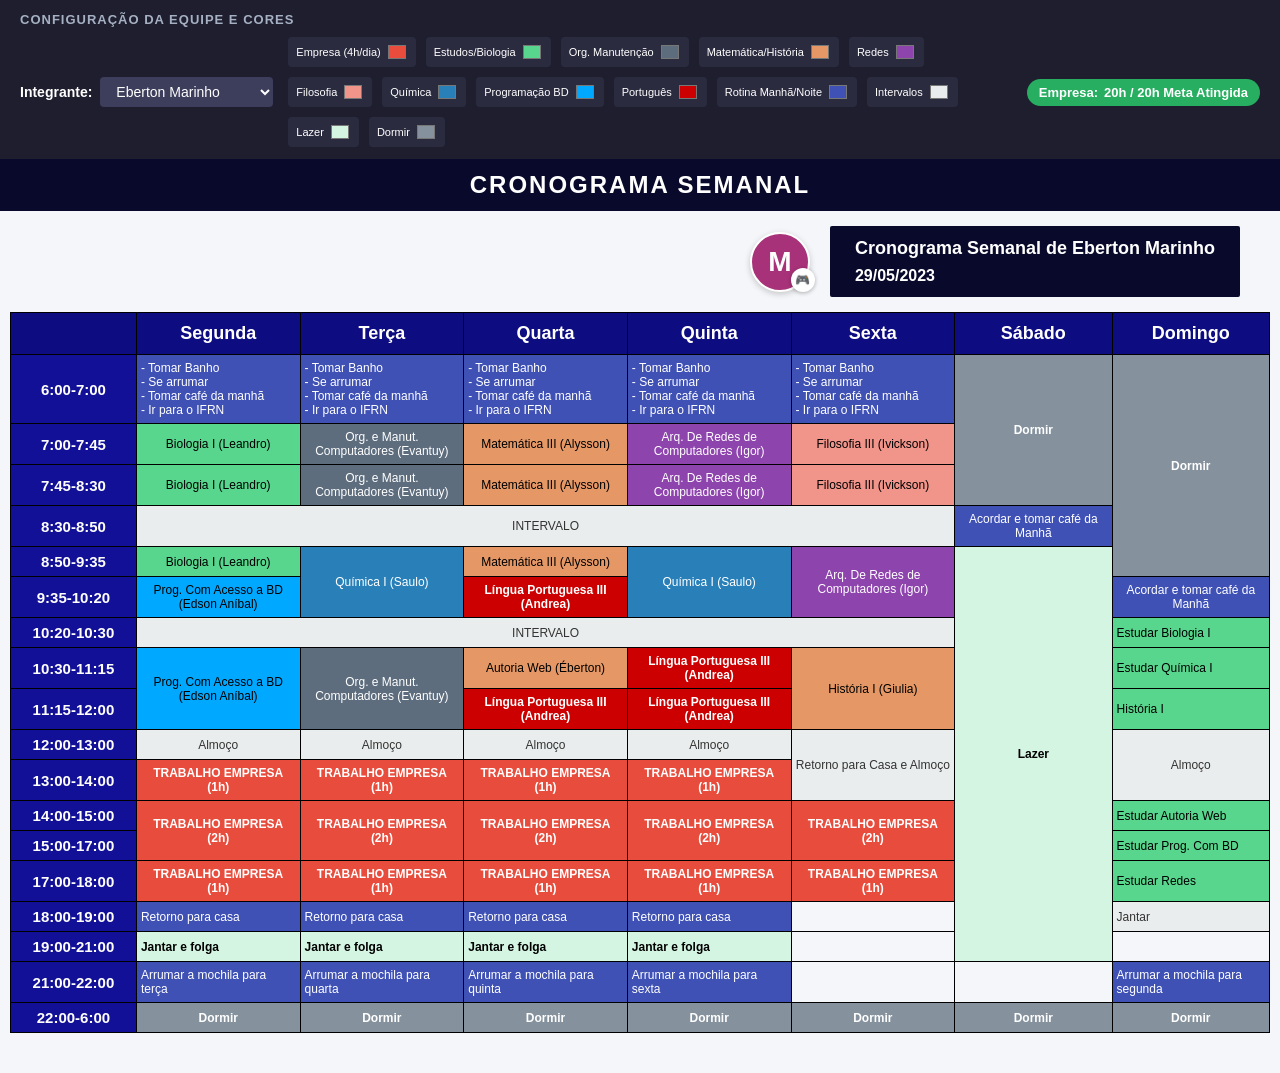
==== index.html @ 27580fd3 "Create index.html" ====
<!DOCTYPE html>
<html lang="pt-BR">
<head>
  <meta charset="UTF-8">
  <meta name="viewport" content="width=device-width, initial-scale=1.0">
  <title>Cronograma Semanal</title>
  <link rel="stylesheet" href="style.css">
</head>
<body>

  <!-- BANNER / PAINEL DE CONTROLE DA EQUIPE -->
  <div class="team-bar">
    <div class="team-bar-title">CONFIGURAÇÃO DA EQUIPE E CORES</div>
    
    <div class="team-controls">
      <div class="control-group">
        <label for="memberSelect">Integrante:</label>
        <select id="memberSelect" onchange="changeMember()">
          <option value="eberton">Eberton Marinho</option>
          <option value="ana">Ana Silva (Empresa)</option>
          <option value="carlos">Carlos Eduardo</option>
        </select>
      </div>

      <div class="colors-wrapper" id="colorPickersContainer">
        <!-- Os seletores de cor serão gerados dinamicamente pelo JS -->
      </div>

      <div class="work-badge">
        <span>Empresa:</span>
        <strong id="workHoursCounter">20h / 20h Meta Atingida</strong>
      </div>
    </div>
  </div>

  <!-- CABEÇALHO DO CRONOGRAMA -->
  <div class="header-banner">
    CRONOGRAMA SEMANAL
  </div>

  <div class="user-header">
    <div class="user-avatar-container">
      <div class="avatar-circle">M</div>
      <div class="avatar-icon">🎮</div>
    </div>

    <div class="user-info-box">
      <h2 id="userNameTitle">Cronograma Semanal de Eberton Marinho</h2>
      <p id="userDateText">29/05/2023</p>
    </div>
  </div>

  <!-- TABELA DO CRONOGRAMA -->
  <div class="table-container">
    <table class="schedule-table" id="scheduleTable">
      <thead>
        <tr>
          <th style="width: 10%;"></th>
          <th style="width: 13%;">Segunda</th>
          <th style="width: 13%;">Terça</th>
          <th style="width: 13%;">Quarta</th>
          <th style="width: 13%;">Quinta</th>
          <th style="width: 13%;">Sexta</th>
          <th style="width: 12.5%;">Sábado</th>
          <th style="width: 12.5%;">Domingo</th>
        </tr>
      </thead>
      <tbody>
        <!-- 6:00 - 7:00 -->
        <tr>
          <td class="time-col">6:00-7:00</td>
          <td class="cat-rotina">- Tomar Banho<br>- Se arrumar<br>- Tomar café da manhã<br>- Ir para o IFRN</td>
          <td class="cat-rotina">- Tomar Banho<br>- Se arrumar<br>- Tomar café da manhã<br>- Ir para o IFRN</td>
          <td class="cat-rotina">- Tomar Banho<br>- Se arrumar<br>- Tomar café da manhã<br>- Ir para o IFRN</td>
          <td class="cat-rotina">- Tomar Banho<br>- Se arrumar<br>- Tomar café da manhã<br>- Ir para o IFRN</td>
          <td class="cat-rotina">- Tomar Banho<br>- Se arrumar<br>- Tomar café da manhã<br>- Ir para o IFRN</td>
          <td rowspan="3" class="cat-dormir center-text">Dormir</td>
          <td rowspan="5" class="cat-dormir center-text">Dormir</td>
        </tr>

        <!-- 7:00 - 7:45 -->
        <tr>
          <td class="time-col">7:00-7:45</td>
          <td class="cat-estudos center-text">Biologia I (Leandro)</td>
          <td class="cat-materia1 center-text">Org. e Manut. Computadores (Evantuy)</td>
          <td class="cat-materia2 center-text">Matemática III (Alysson)</td>
          <td class="cat-materia3 center-text">Arq. De Redes de Computadores (Igor)</td>
          <td class="cat-materia4 center-text">Filosofia III (Ivickson)</td>
        </tr>

        <!-- 7:45 - 8:30 -->
        <tr>
          <td class="time-col">7:45-8:30</td>
          <td class="cat-estudos center-text">Biologia I (Leandro)</td>
          <td class="cat-materia1 center-text">Org. e Manut. Computadores (Evantuy)</td>
          <td class="cat-materia2 center-text">Matemática III (Alysson)</td>
          <td class="cat-materia3 center-text">Arq. De Redes de Computadores (Igor)</td>
          <td class="cat-materia4 center-text">Filosofia III (Ivickson)</td>
        </tr>

        <!-- 8:30 - 8:50 -->
        <tr>
          <td class="time-col">8:30-8:50</td>
          <td colspan="5" class="cat-intervalo center-text">INTERVALO</td>
          <td class="cat-rotina center-text">Acordar e tomar café da Manhã</td>
        </tr>

        <!-- 8:50 - 9:35 -->
        <tr>
          <td class="time-col">8:50-9:35</td>
          <td class="cat-estudos center-text">Biologia I (Leandro)</td>
          <td class="cat-materia5 center-text" rowspan="2">Química I (Saulo)</td>
          <td class="cat-materia2 center-text">Matemática III (Alysson)</td>
          <td class="cat-materia5 center-text" rowspan="2">Química I (Saulo)</td>
          <td class="cat-materia3 center-text" rowspan="2">Arq. De Redes de Computadores (Igor)</td>
          <td rowspan="12" class="cat-lazer center-text">Lazer</td>
        </tr>

        <!-- 9:35 - 10:20 -->
        <tr>
          <td class="time-col">9:35-10:20</td>
          <td class="cat-materia6 center-text">Prog. Com Acesso a BD (Edson Aníbal)</td>
          <td class="cat-materia7 center-text">Língua Portuguesa III (Andrea)</td>
          <td class="cat-rotina center-text">Acordar e tomar café da Manhã</td>
        </tr>

        <!-- 10:20 - 10:30 -->
        <tr>
          <td class="time-col">10:20-10:30</td>
          <td colspan="5" class="cat-intervalo center-text">INTERVALO</td>
          <td class="cat-estudos">Estudar Biologia I</td>
        </tr>

        <!-- 10:30 - 11:15 -->
        <tr>
          <td class="time-col">10:30-11:15</td>
          <td class="cat-materia6 center-text" rowspan="2">Prog. Com Acesso a BD (Edson Aníbal)</td>
          <td class="cat-materia1 center-text" rowspan="2">Org. e Manut. Computadores (Evantuy)</td>
          <td class="cat-materia2 center-text">Autoria Web (Éberton)</td>
          <td class="cat-materia7 center-text">Língua Portuguesa III (Andrea)</td>
          <td class="cat-materia2 center-text" rowspan="2">História I (Giulia)</td>
          <td class="cat-estudos">Estudar Química I</td>
        </tr>

        <!-- 11:15 - 12:00 -->
        <tr>
          <td class="time-col">11:15-12:00</td>
          <td class="cat-materia7 center-text">Língua Portuguesa III (Andrea)</td>
          <td class="cat-materia7 center-text">Língua Portuguesa III (Andrea)</td>
          <td class="cat-estudos">História I</td>
        </tr>

        <!-- 12:00 - 13:00 -->
        <tr>
          <td class="time-col">12:00-13:00</td>
          <td class="cat-intervalo center-text">Almoço</td>
          <td class="cat-intervalo center-text">Almoço</td>
          <td class="cat-intervalo center-text">Almoço</td>
          <td class="cat-intervalo center-text">Almoço</td>
          <td class="cat-intervalo center-text" rowspan="2">Retorno para Casa e Almoço</td>
          <td class="cat-intervalo center-text" rowspan="2">Almoço</td>
        </tr>

        <!-- 13:00 - 14:00 -->
        <tr>
          <td class="time-col">13:00-14:00</td>
          <td class="cat-trabalho center-text">TRABALHO EMPRESA (1h)</td>
          <td class="cat-trabalho center-text">TRABALHO EMPRESA (1h)</td>
          <td class="cat-trabalho center-text">TRABALHO EMPRESA (1h)</td>
          <td class="cat-trabalho center-text">TRABALHO EMPRESA (1h)</td>
        </tr>

        <!-- 14:00 - 15:00 -->
        <tr>
          <td class="time-col">14:00-15:00</td>
          <td class="cat-trabalho center-text" rowspan="2">TRABALHO EMPRESA (2h)</td>
          <td class="cat-trabalho center-text" rowspan="2">TRABALHO EMPRESA (2h)</td>
          <td class="cat-trabalho center-text" rowspan="2">TRABALHO EMPRESA (2h)</td>
          <td class="cat-trabalho center-text" rowspan="2">TRABALHO EMPRESA (2h)</td>
          <td class="cat-trabalho center-text" rowspan="2">TRABALHO EMPRESA (2h)</td>
          <td class="cat-estudos">Estudar Autoria Web</td>
        </tr>

        <!-- 15:00 - 17:00 -->
        <tr>
          <td class="time-col">15:00-17:00</td>
          <td class="cat-estudos">Estudar Prog. Com BD</td>
        </tr>

        <!-- 17:00 - 18:00 -->
        <tr>
          <td class="time-col">17:00-18:00</td>
          <td class="cat-trabalho center-text">TRABALHO EMPRESA (1h)</td>
          <td class="cat-trabalho center-text">TRABALHO EMPRESA (1h)</td>
          <td class="cat-trabalho center-text">TRABALHO EMPRESA (1h)</td>
          <td class="cat-trabalho center-text">TRABALHO EMPRESA (1h)</td>
          <td class="cat-trabalho center-text">TRABALHO EMPRESA (1h)</td>
          <td class="cat-estudos">Estudar Redes</td>
        </tr>

        <!-- 18:00 - 19:00 -->
        <tr>
          <td class="time-col">18:00-19:00</td>
          <td class="cat-rotina">Retorno para casa</td>
          <td class="cat-rotina">Retorno para casa</td>
          <td class="cat-rotina">Retorno para casa</td>
          <td class="cat-rotina">Retorno para casa</td>
          <td></td>
          <td class="cat-intervalo">Jantar</td>
        </tr>

        <!-- 19:00 - 21:00 -->
        <tr>
          <td class="time-col">19:00-21:00</td>
          <td class="cat-lazer">Jantar e folga</td>
          <td class="cat-lazer">Jantar e folga</td>
          <td class="cat-lazer">Jantar e folga</td>
          <td class="cat-lazer">Jantar e folga</td>
          <td></td>
          <td></td>
        </tr>

        <!-- 21:00 - 22:00 -->
        <tr>
          <td class="time-col">21:00-22:00</td>
          <td class="cat-rotina">Arrumar a mochila para terça</td>
          <td class="cat-rotina">Arrumar a mochila para quarta</td>
          <td class="cat-rotina">Arrumar a mochila para quinta</td>
          <td class="cat-rotina">Arrumar a mochila para sexta</td>
          <td></td>
          <td></td>
          <td class="cat-rotina">Arrumar a mochila para segunda</td>
        </tr>

        <!-- 22:00 - 6:00 -->
        <tr>
          <td class="time-col">22:00-6:00</td>
          <td class="cat-dormir center-text">Dormir</td>
          <td class="cat-dormir center-text">Dormir</td>
          <td class="cat-dormir center-text">Dormir</td>
          <td class="cat-dormir center-text">Dormir</td>
          <td class="cat-dormir center-text">Dormir</td>
          <td class="cat-dormir center-text">Dormir</td>
          <td class="cat-dormir center-text">Dormir</td>
        </tr>
      </tbody>
    </table>
  </div>

  <script>
    // Estrutura de dados dos integrantes e suas cores por categoria
    const membersData = {
      eberton: {
        name: "Cronograma Semanal de Eberton Marinho",
        date: "29/05/2023",
        avatarLetter: "M",
        avatarIcon: "🎮",
        colors: {
          trabalho: "#e74c3c",   // Vermelho (Trabalho Empresa - 20h)
          estudos: "#58d68d",    // Verde Biologia/Estudos
          materia1: "#5d6d7e",   // Org. e Manut.
          materia2: "#e59866",   // Matemática / Autoria Web / História
          materia3: "#8e44ad",   // Arq. Redes
          materia4: "#f1948a",   // Filosofia
          materia5: "#2980b9",   // Química
          materia6: "#00a8ff",   // Prog. BD
          materia7: "#cc0000",   // Português
          rotina: "#3f51b5",     // Rotina Manhã (Azul)
          intervalo: "#eaeded",  // Intervalos / Almoço
          lazer: "#d5f5e3",      // Lazer Sábado
          dormir: "#85929e"      // Dormir
        }
      },
      ana: {
        name: "Cronograma Semanal de Ana Silva",
        date: "01/06/2023",
        avatarLetter: "A",
        avatarIcon: "💼",
        colors: {
          trabalho: "#ff6b6b",
          estudos: "#4ecdc4",
          materia1: "#45b7d1",
          materia2: "#f7d794",
          materia3: "#778beb",
          materia4: "#cf6a87",
          materia5: "#63cdda",
          materia6: "#786fa6",
          materia7: "#e77f67",
          rotina: "#546de5",
          intervalo: "#f8a5c2",
          lazer: "#63cdda",
          dormir: "#574b90"
        }
      },
      carlos: {
        name: "Cronograma Semanal de Carlos Eduardo",
        date: "05/06/2023",
        avatarLetter: "C",
        avatarIcon: "💻",
        colors: {
          trabalho: "#d35400",
          estudos: "#27ae60",
          materia1: "#7f8c8d",
          materia2: "#f39c12",
          materia3: "#16a085",
          materia4: "#c0392b",
          materia5: "#2980b9",
          materia6: "#8e44ad",
          materia7: "#b71540",
          rotina: "#1e3799",
          intervalo: "#f6b93b",
          lazer: "#78e08f",
          dormir: "#4a69bd"
        }
      }
    };

    const categoryLabels = {
      trabalho: "Empresa (4h/dia)",
      estudos: "Estudos/Biologia",
      materia1: "Org. Manutenção",
      materia2: "Matemática/História",
      materia3: "Redes",
      materia4: "Filosofia",
      materia5: "Química",
      materia6: "Programação BD",
      materia7: "Português",
      rotina: "Rotina Manhã/Noite",
      intervalo: "Intervalos",
      lazer: "Lazer",
      dormir: "Dormir"
    };

    let currentMemberKey = "eberton";

    function updateColorsCSS() {
      const colors = membersData[currentMemberKey].colors;
      for (const [cat, color] of Object.entries(colors)) {
        document.documentElement.style.setProperty(`--bg-${cat}`, color);
      }
    }

    function renderColorPickers() {
      const container = document.getElementById("colorPickersContainer");
      container.innerHTML = "";
      const colors = membersData[currentMemberKey].colors;

      for (const [cat, color] of Object.entries(colors)) {
        const item = document.createElement("div");
        item.className = "color-picker-item";

        const label = document.createElement("label");
        label.textContent = categoryLabels[cat] || cat;

        const input = document.createElement("input");
        input.type = "color";
        input.value = color;
        input.oninput = (e) => {
          membersData[currentMemberKey].colors[cat] = e.target.value;
          updateColorsCSS();
        };

        item.appendChild(label);
        item.appendChild(input);
        container.appendChild(item);
      }
    }

    function changeMember() {
      const select = document.getElementById("memberSelect");
      currentMemberKey = select.value;
      const member = membersData[currentMemberKey];

      document.getElementById("userNameTitle").textContent = member.name;
      document.getElementById("userDateText").textContent = member.date;
      document.querySelector(".avatar-circle").textContent = member.avatarLetter;
      document.querySelector(".avatar-icon").textContent = member.avatarIcon;

      updateColorsCSS();
      renderColorPickers();
    }

    // Inicialização
    updateColorsCSS();
    renderColorPickers();
  </script>

</body>
</html>
---- style.css ----
:root {
  /* Cores padrão das atividades (modificáveis via JavaScript) */
  --bg-trabalho: #e74c3c;
  --bg-estudos: #58d68d;
  --bg-materia1: #5d6d7e;
  --bg-materia2: #e59866;
  --bg-materia3: #8e44ad;
  --bg-materia4: #f1948a;
  --bg-materia5: #2980b9;
  --bg-materia6: #00a8ff;
  --bg-materia7: #cc0000;
  --bg-rotina: #3f51b5;
  --bg-intervalo: #eaeded;
  --bg-lazer: #d5f5e3;
  --bg-dormir: #85929e;

  /* Cores Fixas da Estrutura */
  --header-blue: #090a2b;
  --th-blue: #0d0c80;
  --time-col-blue: #111096;
}

* {
  box-sizing: border-box;
  margin: 0;
  padding: 0;
  font-family: Arial, Helvetica, sans-serif;
}

body {
  background-color: #f4f6f9;
  color: #333;
  padding-bottom: 40px;
}

/* BANNER DE CONTROLE DE CORES E INTEGRANTES */
.team-bar {
  background-color: #1e1e2f;
  color: #fff;
  padding: 12px 20px;
  display: flex;
  flex-direction: column;
  gap: 10px;
  box-shadow: 0 2px 8px rgba(0,0,0,0.2);
}

.team-bar-title {
  font-size: 13px;
  font-weight: bold;
  letter-spacing: 1px;
  color: #a5b1c2;
  text-transform: uppercase;
}

.team-controls {
  display: flex;
  flex-wrap: wrap;
  align-items: center;
  gap: 15px;
}

.control-group {
  display: flex;
  align-items: center;
  gap: 8px;
}

.control-group label {
  font-size: 14px;
  font-weight: bold;
}

.control-group select {
  padding: 6px 12px;
  border-radius: 4px;
  border: none;
  font-size: 14px;
  background-color: #3d3d5c;
  color: #fff;
  cursor: pointer;
}

.colors-wrapper {
  display: flex;
  flex-wrap: wrap;
  gap: 10px;
  flex: 1;
}

.color-picker-item {
  display: flex;
  align-items: center;
  gap: 5px;
  background: #2b2b40;
  padding: 4px 8px;
  border-radius: 4px;
  font-size: 11px;
}

.color-picker-item input[type="color"] {
  border: none;
  width: 22px;
  height: 22px;
  border-radius: 3px;
  cursor: pointer;
  background: transparent;
}

.work-badge {
  background: #27ae60;
  color: white;
  padding: 6px 12px;
  border-radius: 20px;
  font-size: 13px;
  display: flex;
  align-items: center;
  gap: 6px;
  font-weight: bold;
}

/* HEADER MODELO ORIGINAL */
.header-banner {
  background-color: var(--header-blue);
  color: white;
  text-align: center;
  padding: 12px;
  font-size: 24px;
  font-weight: bold;
  letter-spacing: 2px;
}

.user-header {
  display: flex;
  justify-content: flex-end;
  align-items: center;
  padding: 15px 40px;
  gap: 20px;
  position: relative;
}

.user-avatar-container {
  position: relative;
  width: 60px;
  height: 60px;
}

.avatar-circle {
  width: 100%;
  height: 100%;
  background-color: #a83279;
  border-radius: 50%;
  display: flex;
  align-items: center;
  justify-content: center;
  color: white;
  font-size: 28px;
  font-weight: bold;
  border: 2px solid #fff;
  box-shadow: 0 2px 6px rgba(0,0,0,0.2);
}

.avatar-icon {
  position: absolute;
  bottom: 0;
  right: -5px;
  background: #fff;
  border-radius: 50%;
  width: 24px;
  height: 24px;
  display: flex;
  align-items: center;
  justify-content: center;
  font-size: 12px;
  box-shadow: 0 1px 4px rgba(0,0,0,0.3);
}

.user-info-box {
  background-color: var(--header-blue);
  color: white;
  padding: 12px 25px;
  min-width: 380px;
  border-radius: 2px;
}

.user-info-box h2 {
  font-size: 18px;
  font-weight: bold;
  margin-bottom: 8px;
}

.user-info-box p {
  font-size: 16px;
  font-weight: bold;
}

/* TABELA DE CRONOGRAMA */
.table-container {
  padding: 0 10px;
  overflow-x: auto;
}

.schedule-table {
  width: 100%;
  border-collapse: collapse;
  table-layout: fixed;
  font-size: 12px;
}

.schedule-table th, 
.schedule-table td {
  border: 1px solid #000;
  padding: 6px 4px;
  vertical-align: middle;
  word-wrap: break-word;
}

.schedule-table th {
  background-color: var(--th-blue);
  color: white;
  font-size: 18px;
  font-weight: bold;
  text-align: center;
  padding: 10px 4px;
}

.time-col {
  background-color: var(--time-col-blue) !important;
  color: white !important;
  font-weight: bold;
  text-align: center;
  font-size: 15px;
}

.center-text {
  text-align: center;
}

/* CLASSES DINÂMICAS DE CATEGORIAS DE CORES */
.cat-trabalho { background-color: var(--bg-trabalho) !important; color: #fff; font-weight: bold; }
.cat-estudos  { background-color: var(--bg-estudos) !important; color: #000; }
.cat-materia1 { background-color: var(--bg-materia1) !important; color: #fff; }
.cat-materia2 { background-color: var(--bg-materia2) !important; color: #000; }
.cat-materia3 { background-color: var(--bg-materia3) !important; color: #fff; }
.cat-materia4 { background-color: var(--bg-materia4) !important; color: #000; }
.cat-materia5 { background-color: var(--bg-materia5) !important; color: #fff; }
.cat-materia6 { background-color: var(--bg-materia6) !important; color: #000; }
.cat-materia7 { background-color: var(--bg-materia7) !important; color: #fff; font-weight: bold; }
.cat-rotina   { background-color: var(--bg-rotina) !important; color: #fff; }
.cat-intervalo{ background-color: var(--bg-intervalo) !important; color: #333; }
.cat-lazer    { background-color: var(--bg-lazer) !important; color: #000; font-weight: bold; }
.cat-dormir   { background-color: var(--bg-dormir) !important; color: #fff; font-weight: bold; }
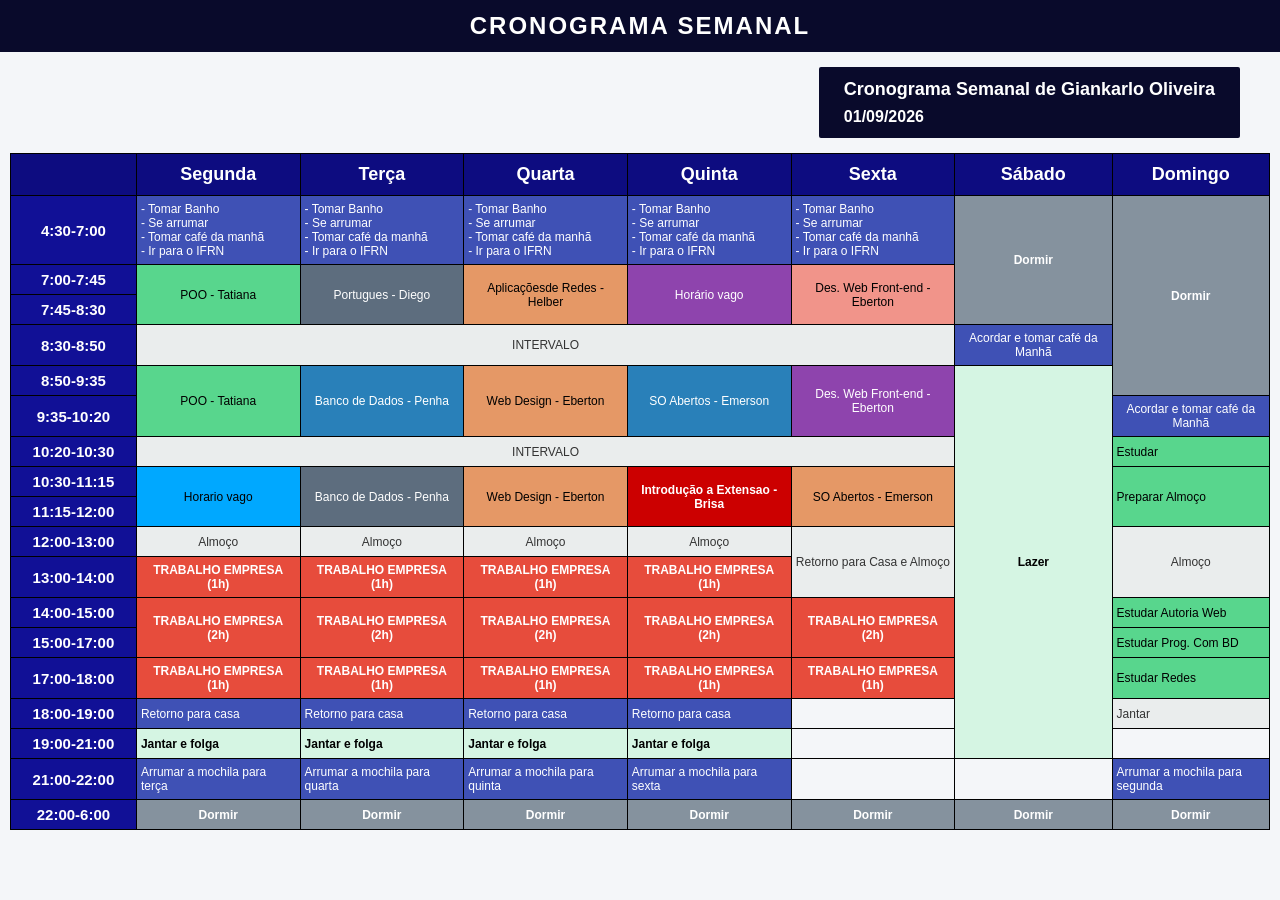
==== commit 8a7c1602: "editando e atualizando" ====
--- a/index.html
+++ b/index.html
@@ -8,49 +8,22 @@
 </head>
 <body>
 
-  <!-- BANNER / PAINEL DE CONTROLE DA EQUIPE -->
-  <div class="team-bar">
-    <div class="team-bar-title">CONFIGURAÇÃO DA EQUIPE E CORES</div>
-    
-    <div class="team-controls">
-      <div class="control-group">
-        <label for="memberSelect">Integrante:</label>
-        <select id="memberSelect" onchange="changeMember()">
-          <option value="eberton">Eberton Marinho</option>
-          <option value="ana">Ana Silva (Empresa)</option>
-          <option value="carlos">Carlos Eduardo</option>
-        </select>
-      </div>
-
-      <div class="colors-wrapper" id="colorPickersContainer">
-        <!-- Os seletores de cor serão gerados dinamicamente pelo JS -->
-      </div>
-
-      <div class="work-badge">
-        <span>Empresa:</span>
-        <strong id="workHoursCounter">20h / 20h Meta Atingida</strong>
-      </div>
-    </div>
-  </div>
-
-  <!-- CABEÇALHO DO CRONOGRAMA -->
+
+ 
   <div class="header-banner">
     CRONOGRAMA SEMANAL
   </div>
 
   <div class="user-header">
     <div class="user-avatar-container">
-      <div class="avatar-circle">M</div>
-      <div class="avatar-icon">🎮</div>
-    </div>
+         </div>
 
     <div class="user-info-box">
-      <h2 id="userNameTitle">Cronograma Semanal de Eberton Marinho</h2>
-      <p id="userDateText">29/05/2023</p>
+      <h2 id="userNameTitle">Cronograma Semanal de Giankarlo Oliveira</h2>
+      <p id="userDateText">01/09/2026</p>
     </div>
   </div>
 
-  <!-- TABELA DO CRONOGRAMA -->
   <div class="table-container">
     <table class="schedule-table" id="scheduleTable">
       <thead>
@@ -66,9 +39,9 @@
         </tr>
       </thead>
       <tbody>
-        <!-- 6:00 - 7:00 -->
-        <tr>
-          <td class="time-col">6:00-7:00</td>
+      
+        <tr>
+          <td class="time-col">4:30-7:00</td>
           <td class="cat-rotina">- Tomar Banho<br>- Se arrumar<br>- Tomar café da manhã<br>- Ir para o IFRN</td>
           <td class="cat-rotina">- Tomar Banho<br>- Se arrumar<br>- Tomar café da manhã<br>- Ir para o IFRN</td>
           <td class="cat-rotina">- Tomar Banho<br>- Se arrumar<br>- Tomar café da manhã<br>- Ir para o IFRN</td>
@@ -81,21 +54,16 @@
         <!-- 7:00 - 7:45 -->
         <tr>
           <td class="time-col">7:00-7:45</td>
-          <td class="cat-estudos center-text">Biologia I (Leandro)</td>
-          <td class="cat-materia1 center-text">Org. e Manut. Computadores (Evantuy)</td>
-          <td class="cat-materia2 center-text">Matemática III (Alysson)</td>
-          <td class="cat-materia3 center-text">Arq. De Redes de Computadores (Igor)</td>
-          <td class="cat-materia4 center-text">Filosofia III (Ivickson)</td>
+          <td  rowspan="2" class="cat-estudos center-text">POO - Tatiana</td>
+          <td class="cat-materia1 center-text"rowspan="2">Portugues - Diego</td>
+          <td class="cat-materia2 center-text"rowspan="2">Aplicaçõesde Redes - Helber</td>
+          <td class="cat-materia3 center-text"rowspan="2">Horário vago</td>
+          <td class="cat-materia4 center-text"rowspan="2">Des. Web Front-end - Eberton</td>
         </tr>
 
         <!-- 7:45 - 8:30 -->
         <tr>
           <td class="time-col">7:45-8:30</td>
-          <td class="cat-estudos center-text">Biologia I (Leandro)</td>
-          <td class="cat-materia1 center-text">Org. e Manut. Computadores (Evantuy)</td>
-          <td class="cat-materia2 center-text">Matemática III (Alysson)</td>
-          <td class="cat-materia3 center-text">Arq. De Redes de Computadores (Igor)</td>
-          <td class="cat-materia4 center-text">Filosofia III (Ivickson)</td>
         </tr>
 
         <!-- 8:30 - 8:50 -->
@@ -108,19 +76,17 @@
         <!-- 8:50 - 9:35 -->
         <tr>
           <td class="time-col">8:50-9:35</td>
-          <td class="cat-estudos center-text">Biologia I (Leandro)</td>
-          <td class="cat-materia5 center-text" rowspan="2">Química I (Saulo)</td>
-          <td class="cat-materia2 center-text">Matemática III (Alysson)</td>
-          <td class="cat-materia5 center-text" rowspan="2">Química I (Saulo)</td>
-          <td class="cat-materia3 center-text" rowspan="2">Arq. De Redes de Computadores (Igor)</td>
+          <td class="cat-estudos center-text"rowspan="2">POO - Tatiana</td>
+          <td class="cat-materia5 center-text" rowspan="2">Banco de Dados - Penha</td>
+          <td class="cat-materia2 center-text" rowspan="2">Web Design - Eberton</td>
+          <td class="cat-materia5 center-text" rowspan="2">SO Abertos - Emerson</td>
+          <td class="cat-materia3 center-text" rowspan="2">Des. Web Front-end - Eberton</td>
           <td rowspan="12" class="cat-lazer center-text">Lazer</td>
         </tr>
 
         <!-- 9:35 - 10:20 -->
         <tr>
           <td class="time-col">9:35-10:20</td>
-          <td class="cat-materia6 center-text">Prog. Com Acesso a BD (Edson Aníbal)</td>
-          <td class="cat-materia7 center-text">Língua Portuguesa III (Andrea)</td>
           <td class="cat-rotina center-text">Acordar e tomar café da Manhã</td>
         </tr>
 
@@ -128,26 +94,23 @@
         <tr>
           <td class="time-col">10:20-10:30</td>
           <td colspan="5" class="cat-intervalo center-text">INTERVALO</td>
-          <td class="cat-estudos">Estudar Biologia I</td>
+          <td class="cat-estudos">Estudar</td>
         </tr>
 
         <!-- 10:30 - 11:15 -->
         <tr>
           <td class="time-col">10:30-11:15</td>
-          <td class="cat-materia6 center-text" rowspan="2">Prog. Com Acesso a BD (Edson Aníbal)</td>
-          <td class="cat-materia1 center-text" rowspan="2">Org. e Manut. Computadores (Evantuy)</td>
-          <td class="cat-materia2 center-text">Autoria Web (Éberton)</td>
-          <td class="cat-materia7 center-text">Língua Portuguesa III (Andrea)</td>
-          <td class="cat-materia2 center-text" rowspan="2">História I (Giulia)</td>
-          <td class="cat-estudos">Estudar Química I</td>
+          <td class="cat-materia6 center-text" rowspan="2">Horario vago</td>
+          <td class="cat-materia1 center-text" rowspan="2">Banco de Dados - Penha</td>
+          <td class="cat-materia2 center-text" rowspan="2">Web Design - Eberton</td>
+          <td class="cat-materia7 center-text" rowspan="2">Introdução a Extensao - Brisa</td>
+          <td class="cat-materia2 center-text" rowspan="2">SO Abertos - Emerson</td>
+          <td class="cat-estudos" rowspan="2">Preparar Almoço</td>
         </tr>
 
         <!-- 11:15 - 12:00 -->
         <tr>
           <td class="time-col">11:15-12:00</td>
-          <td class="cat-materia7 center-text">Língua Portuguesa III (Andrea)</td>
-          <td class="cat-materia7 center-text">Língua Portuguesa III (Andrea)</td>
-          <td class="cat-estudos">História I</td>
         </tr>
 
         <!-- 12:00 - 13:00 -->
--- a/style.css
+++ b/style.css
@@ -1,5 +1,5 @@
 :root {
-  /* Cores padrão das atividades (modificáveis via JavaScript) */
+
   --bg-trabalho: #e74c3c;
   --bg-estudos: #58d68d;
   --bg-materia1: #5d6d7e;
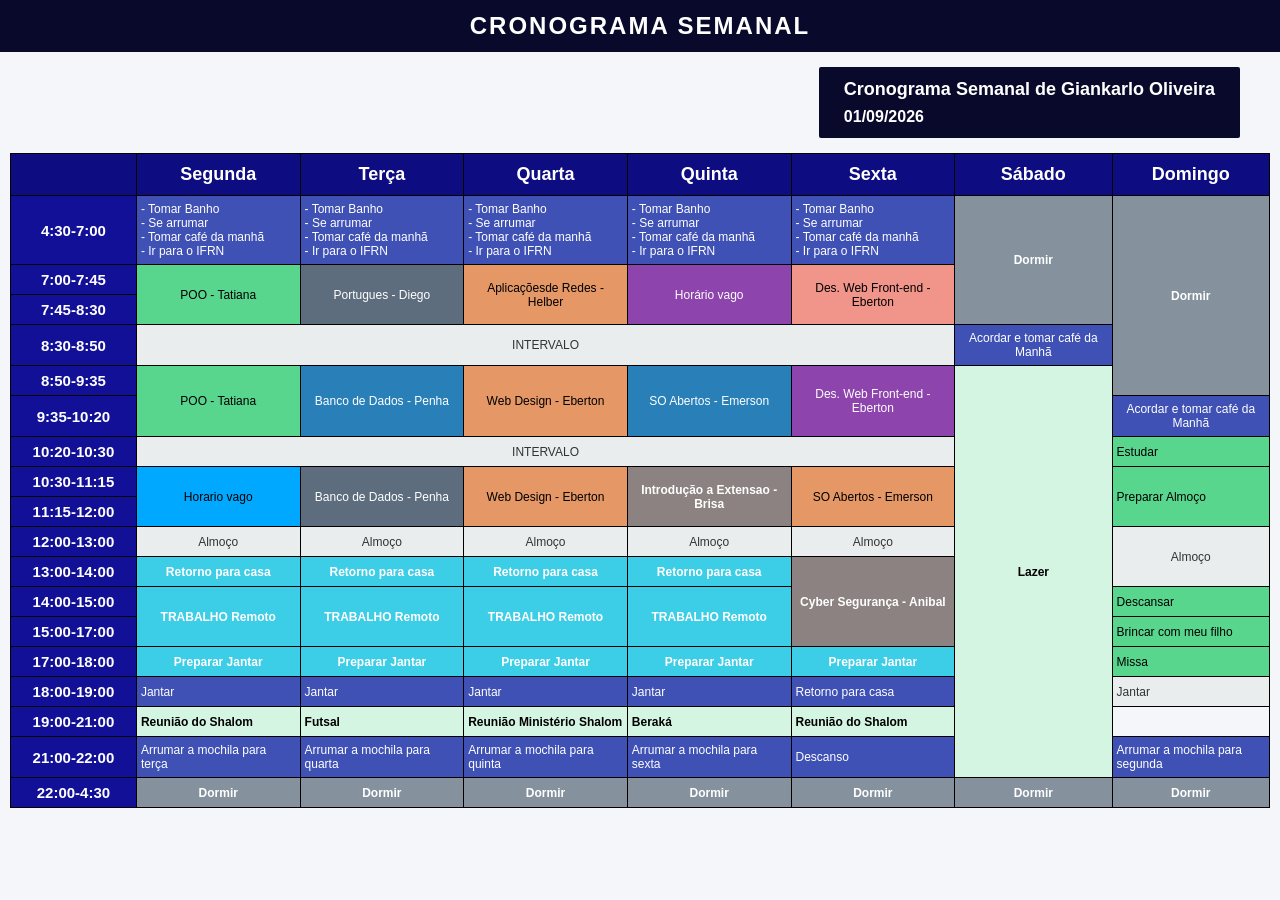
==== commit afded238: "todas alteraçoes concluidas" ====
--- a/index.html
+++ b/index.html
@@ -51,7 +51,7 @@
           <td rowspan="5" class="cat-dormir center-text">Dormir</td>
         </tr>
 
-        <!-- 7:00 - 7:45 -->
+      
         <tr>
           <td class="time-col">7:00-7:45</td>
           <td  rowspan="2" class="cat-estudos center-text">POO - Tatiana</td>
@@ -61,19 +61,19 @@
           <td class="cat-materia4 center-text"rowspan="2">Des. Web Front-end - Eberton</td>
         </tr>
 
-        <!-- 7:45 - 8:30 -->
+       
         <tr>
           <td class="time-col">7:45-8:30</td>
         </tr>
 
-        <!-- 8:30 - 8:50 -->
+        
         <tr>
           <td class="time-col">8:30-8:50</td>
           <td colspan="5" class="cat-intervalo center-text">INTERVALO</td>
           <td class="cat-rotina center-text">Acordar e tomar café da Manhã</td>
         </tr>
 
-        <!-- 8:50 - 9:35 -->
+       
         <tr>
           <td class="time-col">8:50-9:35</td>
           <td class="cat-estudos center-text"rowspan="2">POO - Tatiana</td>
@@ -81,23 +81,23 @@
           <td class="cat-materia2 center-text" rowspan="2">Web Design - Eberton</td>
           <td class="cat-materia5 center-text" rowspan="2">SO Abertos - Emerson</td>
           <td class="cat-materia3 center-text" rowspan="2">Des. Web Front-end - Eberton</td>
-          <td rowspan="12" class="cat-lazer center-text">Lazer</td>
-        </tr>
-
-        <!-- 9:35 - 10:20 -->
+          <td rowspan="13" class="cat-lazer center-text">Lazer</td>
+        </tr>
+
+        
         <tr>
           <td class="time-col">9:35-10:20</td>
           <td class="cat-rotina center-text">Acordar e tomar café da Manhã</td>
         </tr>
 
-        <!-- 10:20 - 10:30 -->
+       
         <tr>
           <td class="time-col">10:20-10:30</td>
           <td colspan="5" class="cat-intervalo center-text">INTERVALO</td>
           <td class="cat-estudos">Estudar</td>
         </tr>
 
-        <!-- 10:30 - 11:15 -->
+        
         <tr>
           <td class="time-col">10:30-11:15</td>
           <td class="cat-materia6 center-text" rowspan="2">Horario vago</td>
@@ -108,96 +108,91 @@
           <td class="cat-estudos" rowspan="2">Preparar Almoço</td>
         </tr>
 
-        <!-- 11:15 - 12:00 -->
+        
         <tr>
           <td class="time-col">11:15-12:00</td>
         </tr>
 
-        <!-- 12:00 - 13:00 -->
         <tr>
           <td class="time-col">12:00-13:00</td>
           <td class="cat-intervalo center-text">Almoço</td>
           <td class="cat-intervalo center-text">Almoço</td>
           <td class="cat-intervalo center-text">Almoço</td>
           <td class="cat-intervalo center-text">Almoço</td>
-          <td class="cat-intervalo center-text" rowspan="2">Retorno para Casa e Almoço</td>
+          <td class="cat-intervalo center-text" >Almoço</td>
           <td class="cat-intervalo center-text" rowspan="2">Almoço</td>
         </tr>
 
-        <!-- 13:00 - 14:00 -->
+       
         <tr>
           <td class="time-col">13:00-14:00</td>
-          <td class="cat-trabalho center-text">TRABALHO EMPRESA (1h)</td>
-          <td class="cat-trabalho center-text">TRABALHO EMPRESA (1h)</td>
-          <td class="cat-trabalho center-text">TRABALHO EMPRESA (1h)</td>
-          <td class="cat-trabalho center-text">TRABALHO EMPRESA (1h)</td>
-        </tr>
-
-        <!-- 14:00 - 15:00 -->
+          <td class="cat-trabalho center-text">Retorno para casa</td>
+          <td class="cat-trabalho center-text">Retorno para casa</td>
+          <td class="cat-trabalho center-text">Retorno para casa</td>
+          <td class="cat-trabalho center-text">Retorno para casa</td>
+          <td class="cat-materia8 center-text" rowspan="3">Cyber Segurança - Anibal</td>
+        </tr>
+
         <tr>
           <td class="time-col">14:00-15:00</td>
-          <td class="cat-trabalho center-text" rowspan="2">TRABALHO EMPRESA (2h)</td>
-          <td class="cat-trabalho center-text" rowspan="2">TRABALHO EMPRESA (2h)</td>
-          <td class="cat-trabalho center-text" rowspan="2">TRABALHO EMPRESA (2h)</td>
-          <td class="cat-trabalho center-text" rowspan="2">TRABALHO EMPRESA (2h)</td>
-          <td class="cat-trabalho center-text" rowspan="2">TRABALHO EMPRESA (2h)</td>
-          <td class="cat-estudos">Estudar Autoria Web</td>
-        </tr>
-
-        <!-- 15:00 - 17:00 -->
+          <td class="cat-trabalho center-text" rowspan="2">TRABALHO Remoto</td>
+          <td class="cat-trabalho center-text" rowspan="2">TRABALHO Remoto</td>
+          <td class="cat-trabalho center-text" rowspan="2">TRABALHO Remoto</td>
+          <td class="cat-trabalho center-text" rowspan="2">TRABALHO Remoto</td>
+          <td class="cat-estudos">Descansar</td>
+        </tr>
+
+       
         <tr>
           <td class="time-col">15:00-17:00</td>
-          <td class="cat-estudos">Estudar Prog. Com BD</td>
-        </tr>
-
-        <!-- 17:00 - 18:00 -->
+          <td class="cat-estudos">Brincar com meu filho</td>
+        </tr>
+
+        
         <tr>
           <td class="time-col">17:00-18:00</td>
-          <td class="cat-trabalho center-text">TRABALHO EMPRESA (1h)</td>
-          <td class="cat-trabalho center-text">TRABALHO EMPRESA (1h)</td>
-          <td class="cat-trabalho center-text">TRABALHO EMPRESA (1h)</td>
-          <td class="cat-trabalho center-text">TRABALHO EMPRESA (1h)</td>
-          <td class="cat-trabalho center-text">TRABALHO EMPRESA (1h)</td>
-          <td class="cat-estudos">Estudar Redes</td>
-        </tr>
-
-        <!-- 18:00 - 19:00 -->
+          <td class="cat-trabalho center-text">Preparar Jantar</td>
+          <td class="cat-trabalho center-text">Preparar Jantar</td>
+          <td class="cat-trabalho center-text">Preparar Jantar</td>
+          <td class="cat-trabalho center-text">Preparar Jantar</td>
+          <td class="cat-trabalho center-text">Preparar Jantar</td>
+          <td class="cat-estudos">Missa</td>
+        </tr>
+
+       
         <tr>
           <td class="time-col">18:00-19:00</td>
+          <td class="cat-rotina">Jantar</td>
+          <td class="cat-rotina">Jantar</td>
+          <td class="cat-rotina">Jantar</td>
+          <td class="cat-rotina">Jantar</td>
           <td class="cat-rotina">Retorno para casa</td>
-          <td class="cat-rotina">Retorno para casa</td>
-          <td class="cat-rotina">Retorno para casa</td>
-          <td class="cat-rotina">Retorno para casa</td>
+          <td class="cat-intervalo">Jantar</td>
+
+        <tr>
+          <td class="time-col">19:00-21:00</td>
+          <td class="cat-lazer">Reunião do Shalom</td>
+          <td class="cat-lazer">Futsal</td>
+          <td class="cat-lazer">Reunião Ministério Shalom</td>
+          <td class="cat-lazer">Beraká</td>
+          <td class="cat-lazer">Reunião do Shalom</td>
           <td></td>
-          <td class="cat-intervalo">Jantar</td>
-        </tr>
-
-        <!-- 19:00 - 21:00 -->
-        <tr>
-          <td class="time-col">19:00-21:00</td>
-          <td class="cat-lazer">Jantar e folga</td>
-          <td class="cat-lazer">Jantar e folga</td>
-          <td class="cat-lazer">Jantar e folga</td>
-          <td class="cat-lazer">Jantar e folga</td>
-          <td></td>
-          <td></td>
-        </tr>
-
-        <!-- 21:00 - 22:00 -->
+        </tr>
+
+        
         <tr>
           <td class="time-col">21:00-22:00</td>
           <td class="cat-rotina">Arrumar a mochila para terça</td>
           <td class="cat-rotina">Arrumar a mochila para quarta</td>
           <td class="cat-rotina">Arrumar a mochila para quinta</td>
           <td class="cat-rotina">Arrumar a mochila para sexta</td>
-          <td></td>
-          <td></td>
+          <td class="cat-rotina">Descanso</td>
           <td class="cat-rotina">Arrumar a mochila para segunda</td>
         </tr>
 
-        <!-- 22:00 - 6:00 -->
-        <tr>
-          <td class="time-col">22:00-6:00</td>
+        
+        <tr>
+          <td class="time-col">22:00-4:30</td>
           <td class="cat-dormir center-text">Dormir</td>
           <td class="cat-dormir center-text">Dormir</td>
           <td class="cat-dormir center-text">Dormir</td>
@@ -210,143 +205,7 @@
     </table>
   </div>
 
-  <script>
-    // Estrutura de dados dos integrantes e suas cores por categoria
-    const membersData = {
-      eberton: {
-        name: "Cronograma Semanal de Eberton Marinho",
-        date: "29/05/2023",
-        avatarLetter: "M",
-        avatarIcon: "🎮",
-        colors: {
-          trabalho: "#e74c3c",   // Vermelho (Trabalho Empresa - 20h)
-          estudos: "#58d68d",    // Verde Biologia/Estudos
-          materia1: "#5d6d7e",   // Org. e Manut.
-          materia2: "#e59866",   // Matemática / Autoria Web / História
-          materia3: "#8e44ad",   // Arq. Redes
-          materia4: "#f1948a",   // Filosofia
-          materia5: "#2980b9",   // Química
-          materia6: "#00a8ff",   // Prog. BD
-          materia7: "#cc0000",   // Português
-          rotina: "#3f51b5",     // Rotina Manhã (Azul)
-          intervalo: "#eaeded",  // Intervalos / Almoço
-          lazer: "#d5f5e3",      // Lazer Sábado
-          dormir: "#85929e"      // Dormir
-        }
-      },
-      ana: {
-        name: "Cronograma Semanal de Ana Silva",
-        date: "01/06/2023",
-        avatarLetter: "A",
-        avatarIcon: "💼",
-        colors: {
-          trabalho: "#ff6b6b",
-          estudos: "#4ecdc4",
-          materia1: "#45b7d1",
-          materia2: "#f7d794",
-          materia3: "#778beb",
-          materia4: "#cf6a87",
-          materia5: "#63cdda",
-          materia6: "#786fa6",
-          materia7: "#e77f67",
-          rotina: "#546de5",
-          intervalo: "#f8a5c2",
-          lazer: "#63cdda",
-          dormir: "#574b90"
-        }
-      },
-      carlos: {
-        name: "Cronograma Semanal de Carlos Eduardo",
-        date: "05/06/2023",
-        avatarLetter: "C",
-        avatarIcon: "💻",
-        colors: {
-          trabalho: "#d35400",
-          estudos: "#27ae60",
-          materia1: "#7f8c8d",
-          materia2: "#f39c12",
-          materia3: "#16a085",
-          materia4: "#c0392b",
-          materia5: "#2980b9",
-          materia6: "#8e44ad",
-          materia7: "#b71540",
-          rotina: "#1e3799",
-          intervalo: "#f6b93b",
-          lazer: "#78e08f",
-          dormir: "#4a69bd"
-        }
-      }
-    };
-
-    const categoryLabels = {
-      trabalho: "Empresa (4h/dia)",
-      estudos: "Estudos/Biologia",
-      materia1: "Org. Manutenção",
-      materia2: "Matemática/História",
-      materia3: "Redes",
-      materia4: "Filosofia",
-      materia5: "Química",
-      materia6: "Programação BD",
-      materia7: "Português",
-      rotina: "Rotina Manhã/Noite",
-      intervalo: "Intervalos",
-      lazer: "Lazer",
-      dormir: "Dormir"
-    };
-
-    let currentMemberKey = "eberton";
-
-    function updateColorsCSS() {
-      const colors = membersData[currentMemberKey].colors;
-      for (const [cat, color] of Object.entries(colors)) {
-        document.documentElement.style.setProperty(`--bg-${cat}`, color);
-      }
-    }
-
-    function renderColorPickers() {
-      const container = document.getElementById("colorPickersContainer");
-      container.innerHTML = "";
-      const colors = membersData[currentMemberKey].colors;
-
-      for (const [cat, color] of Object.entries(colors)) {
-        const item = document.createElement("div");
-        item.className = "color-picker-item";
-
-        const label = document.createElement("label");
-        label.textContent = categoryLabels[cat] || cat;
-
-        const input = document.createElement("input");
-        input.type = "color";
-        input.value = color;
-        input.oninput = (e) => {
-          membersData[currentMemberKey].colors[cat] = e.target.value;
-          updateColorsCSS();
-        };
-
-        item.appendChild(label);
-        item.appendChild(input);
-        container.appendChild(item);
-      }
-    }
-
-    function changeMember() {
-      const select = document.getElementById("memberSelect");
-      currentMemberKey = select.value;
-      const member = membersData[currentMemberKey];
-
-      document.getElementById("userNameTitle").textContent = member.name;
-      document.getElementById("userDateText").textContent = member.date;
-      document.querySelector(".avatar-circle").textContent = member.avatarLetter;
-      document.querySelector(".avatar-icon").textContent = member.avatarIcon;
-
-      updateColorsCSS();
-      renderColorPickers();
-    }
-
-    // Inicialização
-    updateColorsCSS();
-    renderColorPickers();
-  </script>
+ 
 
 </body>
 </html>
--- a/style.css
+++ b/style.css
@@ -1,6 +1,6 @@
 :root {
 
-  --bg-trabalho: #e74c3c;
+  --bg-trabalho: #3ccde7;
   --bg-estudos: #58d68d;
   --bg-materia1: #5d6d7e;
   --bg-materia2: #e59866;
@@ -8,13 +8,14 @@
   --bg-materia4: #f1948a;
   --bg-materia5: #2980b9;
   --bg-materia6: #00a8ff;
-  --bg-materia7: #cc0000;
+  --bg-materia7: #8d8282;
+  --bg-materia8: #c140fd;
   --bg-rotina: #3f51b5;
   --bg-intervalo: #eaeded;
   --bg-lazer: #d5f5e3;
   --bg-dormir: #85929e;
 
-  /* Cores Fixas da Estrutura */
+
   --header-blue: #090a2b;
   --th-blue: #0d0c80;
   --time-col-blue: #111096;
@@ -33,7 +34,7 @@
   padding-bottom: 40px;
 }
 
-/* BANNER DE CONTROLE DE CORES E INTEGRANTES */
+
 .team-bar {
   background-color: #1e1e2f;
   color: #fff;
@@ -118,7 +119,7 @@
   font-weight: bold;
 }
 
-/* HEADER MODELO ORIGINAL */
+
 .header-banner {
   background-color: var(--header-blue);
   color: white;
@@ -138,41 +139,7 @@
   position: relative;
 }
 
-.user-avatar-container {
-  position: relative;
-  width: 60px;
-  height: 60px;
-}
-
-.avatar-circle {
-  width: 100%;
-  height: 100%;
-  background-color: #a83279;
-  border-radius: 50%;
-  display: flex;
-  align-items: center;
-  justify-content: center;
-  color: white;
-  font-size: 28px;
-  font-weight: bold;
-  border: 2px solid #fff;
-  box-shadow: 0 2px 6px rgba(0,0,0,0.2);
-}
-
-.avatar-icon {
-  position: absolute;
-  bottom: 0;
-  right: -5px;
-  background: #fff;
-  border-radius: 50%;
-  width: 24px;
-  height: 24px;
-  display: flex;
-  align-items: center;
-  justify-content: center;
-  font-size: 12px;
-  box-shadow: 0 1px 4px rgba(0,0,0,0.3);
-}
+
 
 .user-info-box {
   background-color: var(--header-blue);
@@ -193,7 +160,7 @@
   font-weight: bold;
 }
 
-/* TABELA DE CRONOGRAMA */
+
 .table-container {
   padding: 0 10px;
   overflow-x: auto;
@@ -235,7 +202,6 @@
   text-align: center;
 }
 
-/* CLASSES DINÂMICAS DE CATEGORIAS DE CORES */
 .cat-trabalho { background-color: var(--bg-trabalho) !important; color: #fff; font-weight: bold; }
 .cat-estudos  { background-color: var(--bg-estudos) !important; color: #000; }
 .cat-materia1 { background-color: var(--bg-materia1) !important; color: #fff; }
@@ -245,6 +211,7 @@
 .cat-materia5 { background-color: var(--bg-materia5) !important; color: #fff; }
 .cat-materia6 { background-color: var(--bg-materia6) !important; color: #000; }
 .cat-materia7 { background-color: var(--bg-materia7) !important; color: #fff; font-weight: bold; }
+.cat-materia8 { background-color: var(--bg-materia7) !important; color: #fff; font-weight: bold; }
 .cat-rotina   { background-color: var(--bg-rotina) !important; color: #fff; }
 .cat-intervalo{ background-color: var(--bg-intervalo) !important; color: #333; }
 .cat-lazer    { background-color: var(--bg-lazer) !important; color: #000; font-weight: bold; }
